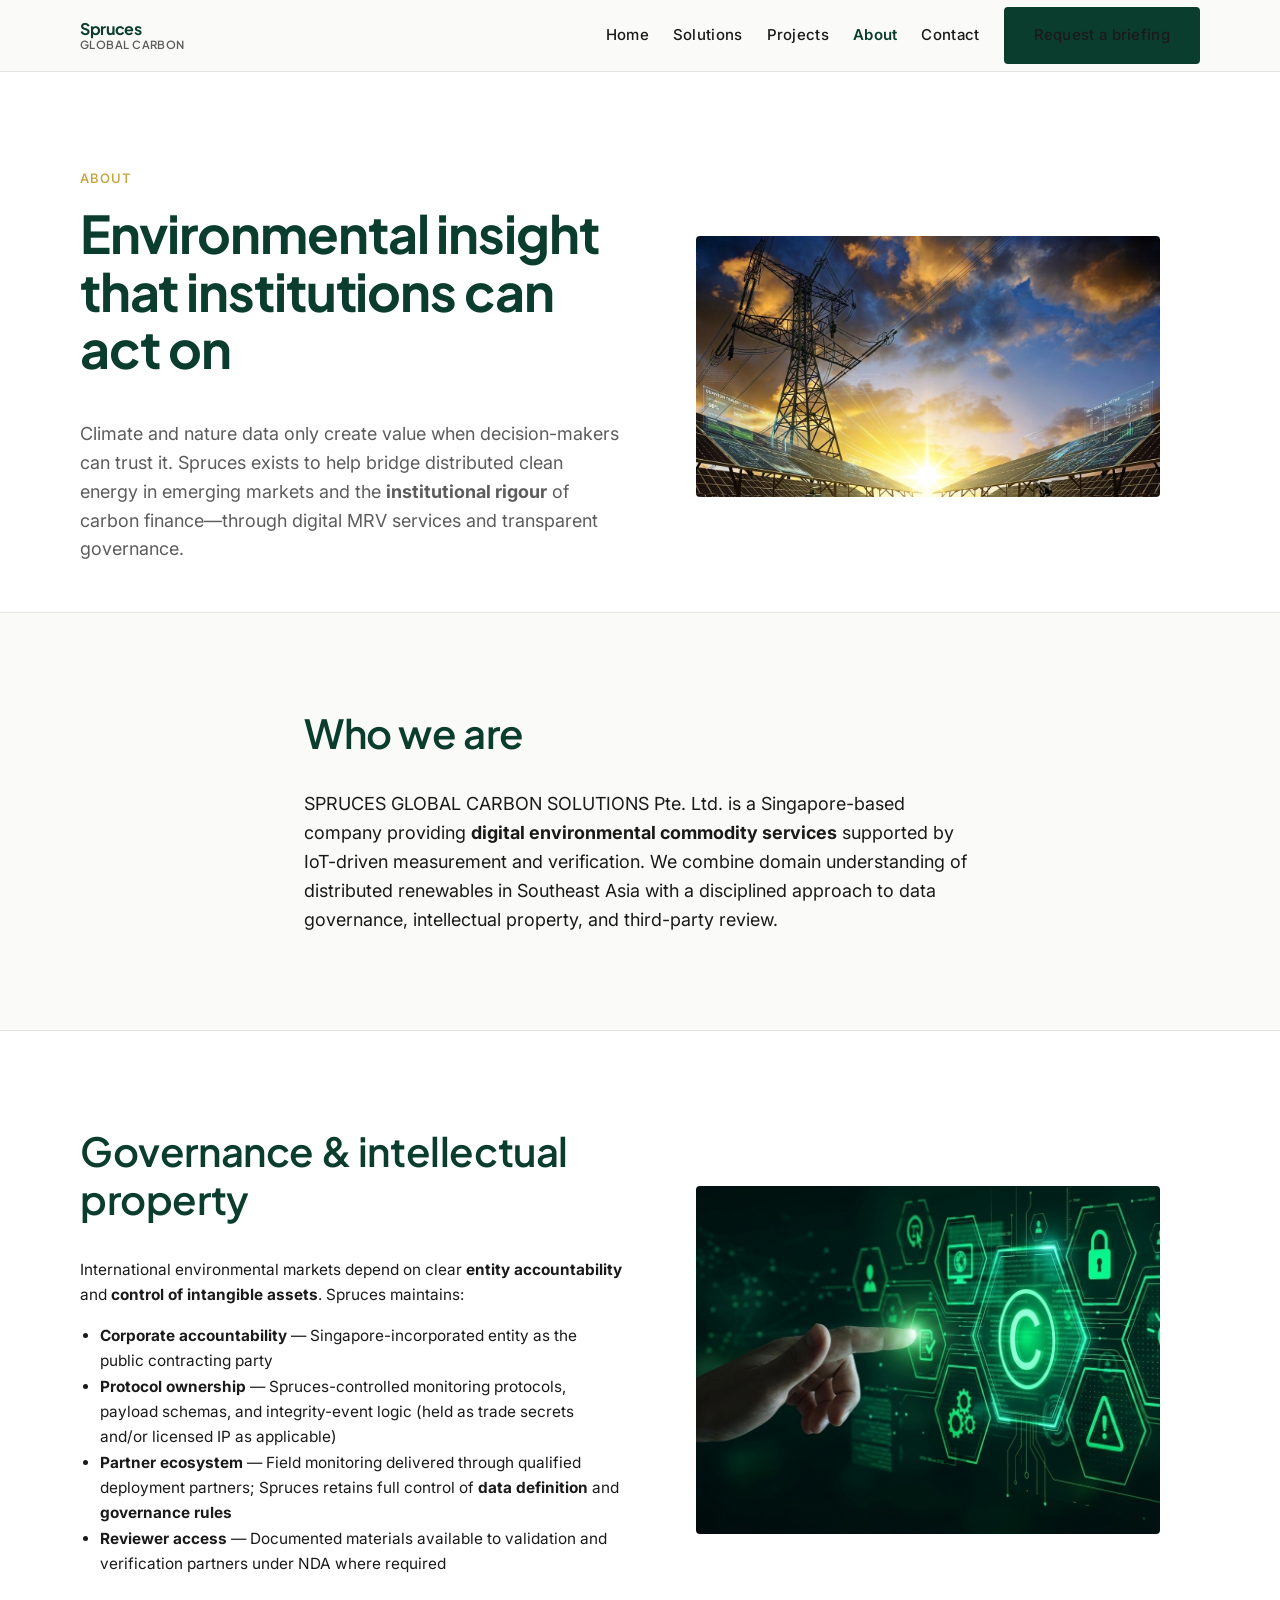
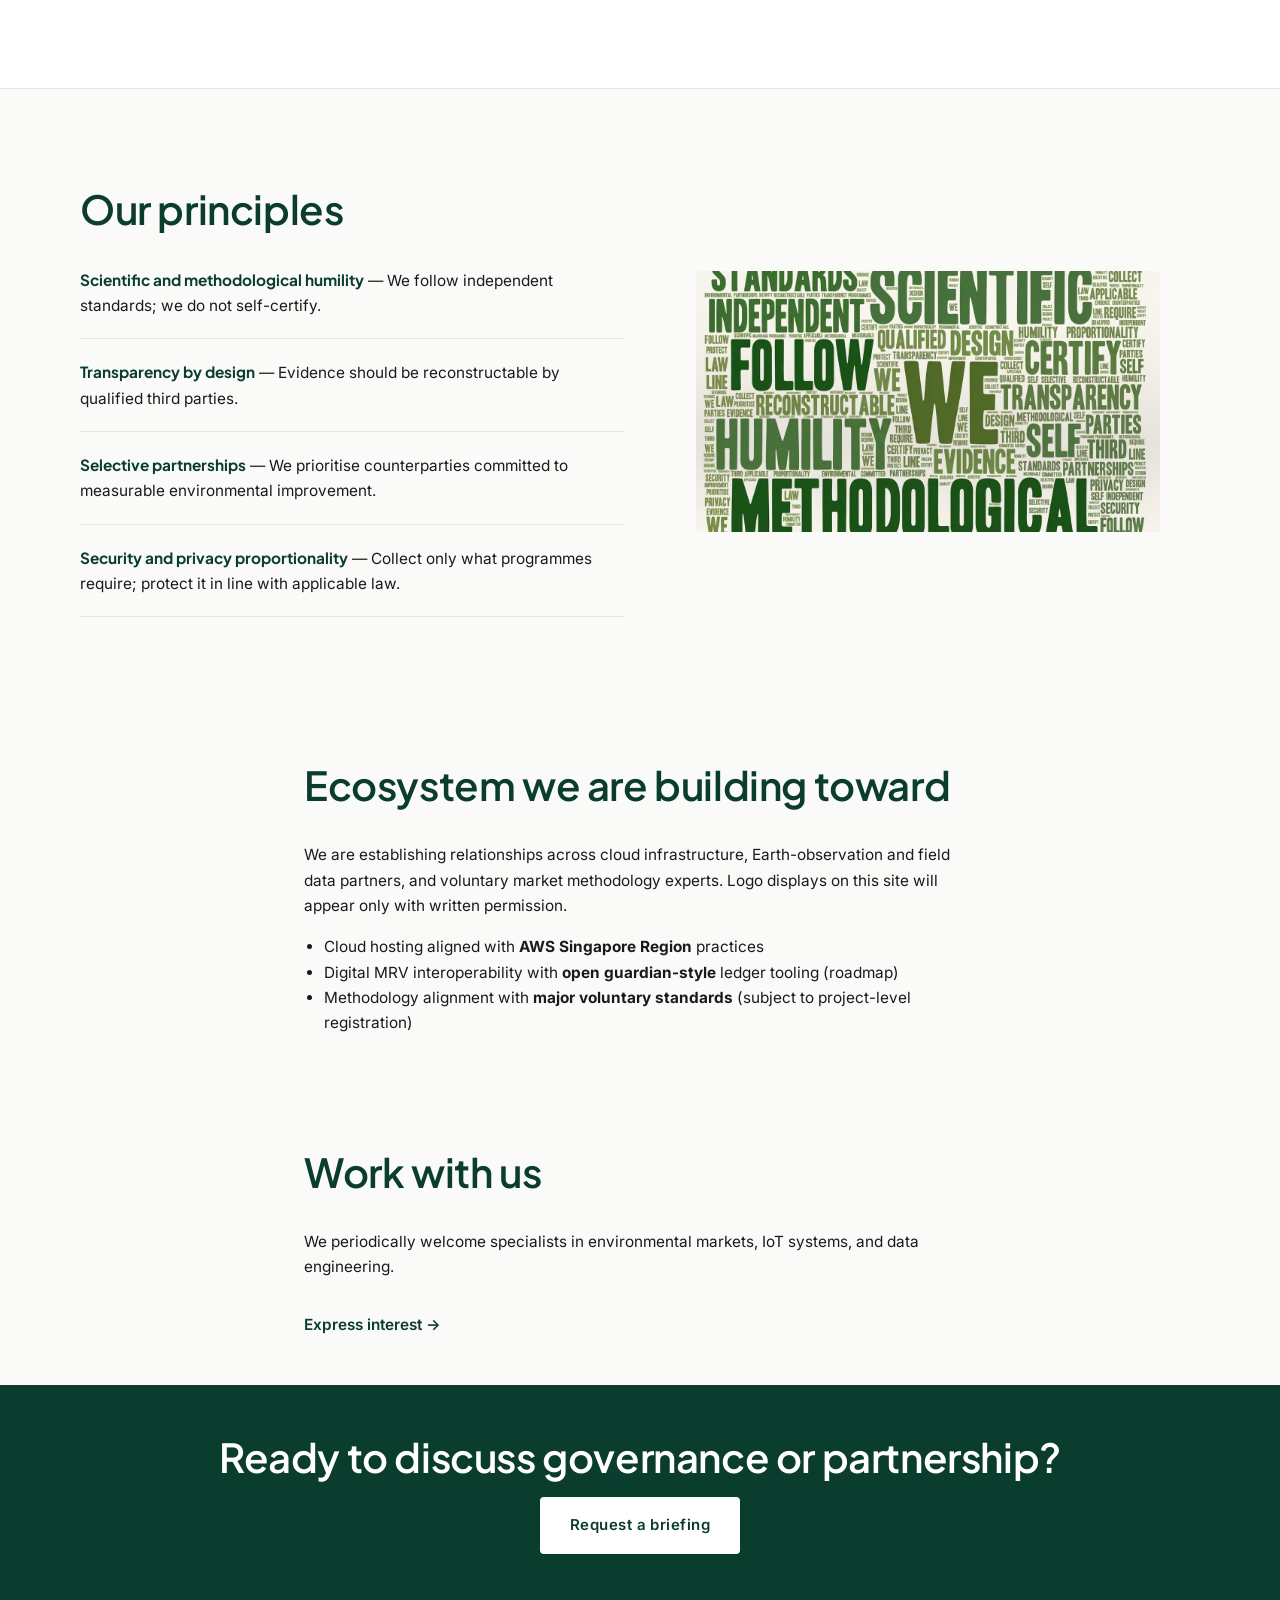
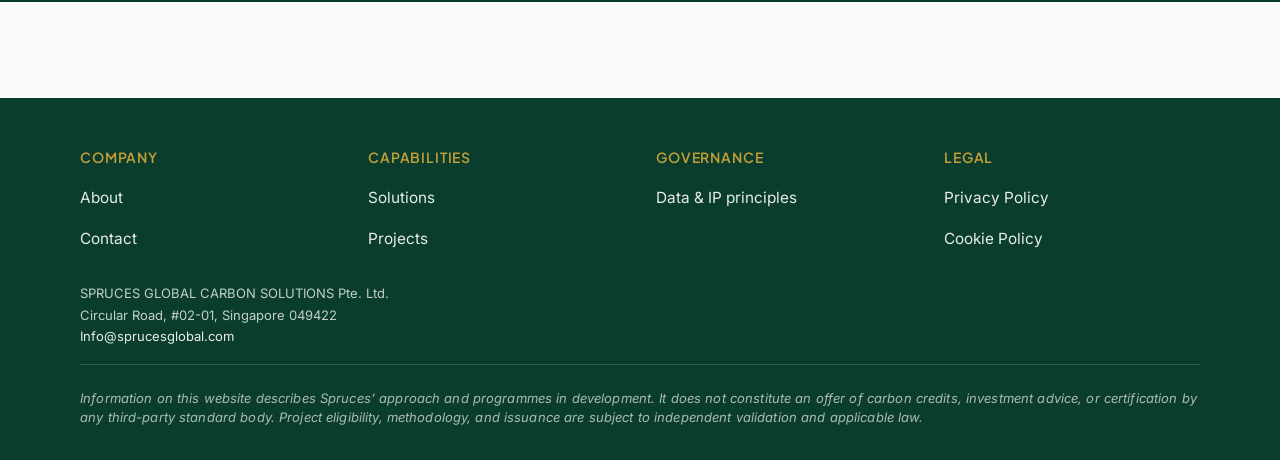
==== about.html @ 0e63444d "company website -v2" ====
<!DOCTYPE html>
<html lang="en">
<head>
  <meta charset="UTF-8">
  <meta name="viewport" content="width=device-width, initial-scale=1.0">
  <title>About | Spruces Global Carbon</title>
  <meta name="description" content="Mission, governance, and operating principles. Singapore HQ.">
  <link rel="stylesheet" href="css/tokens.css">
  <link rel="stylesheet" href="css/base.css">
  <link rel="stylesheet" href="css/components.css">
  <link rel="stylesheet" href="css/pages.css">
  <link rel="icon" href="assets/logo.svg" type="image/svg+xml">
</head>
<body data-page="about">
  <header class="site-header">
    <div class="container site-header__inner">
      <a href="index.html" class="logo">Spruces<span>Global Carbon</span></a>
      <button class="nav-toggle" type="button" aria-expanded="false" aria-controls="site-nav">Menu</button>
      <nav id="site-nav" class="site-nav" aria-label="Main">
        <a href="index.html" data-nav="home">Home</a>
        <a href="solutions.html" data-nav="solutions">Solutions</a>
        <a href="projects.html" data-nav="projects">Projects</a>
        <a href="about.html" data-nav="about">About</a>
        <a href="contact.html" data-nav="contact">Contact</a>
        <a href="contact.html" class="btn btn--primary">Request a briefing</a>
      </nav>
    </div>
  </header>

  <main>
    <section class="page-hero">
      <div class="container page-hero--split">
        <div class="page-hero__content">
          <p class="eyebrow">About</p>
          <h1>Environmental insight that institutions can act on</h1>
          <p class="text-lg text-muted">Climate and nature data only create value when decision-makers can trust it. Spruces exists to help bridge distributed clean energy in emerging markets and the <strong>institutional rigour</strong> of carbon finance&mdash;through digital MRV services and transparent governance.</p>
        </div>
        <figure class="figure figure--16x9" data-label="about-mission">
          <img src="assets/images/about-mission.jpg" alt="Professional workspace in Singapore" loading="lazy">
        </figure>
      </div>
    </section>

    <section class="section" aria-labelledby="who-title">
      <div class="container" style="max-width: 42rem;">
        <h2 id="who-title">Who we are</h2>
        <p class="text-lg">SPRUCES GLOBAL CARBON SOLUTIONS Pte. Ltd. is a Singapore-based company providing <strong>digital environmental commodity services</strong> supported by IoT-driven measurement and verification. We combine domain understanding of distributed renewables in Southeast Asia with a disciplined approach to data governance, intellectual property, and third-party review.</p>
      </div>
    </section>

    <section class="section" id="governance" style="background: var(--color-surface); border-block: 1px solid var(--color-border);" aria-labelledby="gov-title">
      <div class="container split">
        <div>
          <h2 id="gov-title">Governance &amp; intellectual property</h2>
          <p>International environmental markets depend on clear <strong>entity accountability</strong> and <strong>control of intangible assets</strong>. Spruces maintains:</p>
          <ul>
            <li><strong>Corporate accountability</strong> &mdash; Singapore-incorporated entity as the public contracting party</li>
            <li><strong>Protocol ownership</strong> &mdash; Spruces-controlled monitoring protocols, payload schemas, and integrity-event logic (held as trade secrets and/or licensed IP as applicable)</li>
            <li><strong>Partner ecosystem</strong> &mdash; Field monitoring delivered through qualified deployment partners; Spruces retains full control of <strong>data definition</strong> and <strong>governance rules</strong></li>
            <li><strong>Reviewer access</strong> &mdash; Documented materials available to validation and verification partners under NDA where required</li>
          </ul>
        </div>
        <figure class="figure figure--4x3" data-label="about-governance">
          <img src="assets/images/about-governance.jpg" alt="Governance and documentation" loading="lazy">
        </figure>
      </div>
    </section>

    <section class="section" aria-labelledby="principles-title">
      <div class="container split">
        <div>
          <h2 id="principles-title">Our principles</h2>
          <ul class="principles">
            <li><strong>Scientific and methodological humility</strong> &mdash; We follow independent standards; we do not self-certify.</li>
            <li><strong>Transparency by design</strong> &mdash; Evidence should be reconstructable by qualified third parties.</li>
            <li><strong>Selective partnerships</strong> &mdash; We prioritise counterparties committed to measurable environmental improvement.</li>
            <li><strong>Security and privacy proportionality</strong> &mdash; Collect only what programmes require; protect it in line with applicable law.</li>
          </ul>
        </div>
        <figure class="figure figure--16x9" data-label="about-principles">
          <img src="assets/images/about-principles.jpg" alt="Renewable energy landscape at sunrise" loading="lazy">
        </figure>
      </div>
    </section>

    <section class="section section--tight" aria-labelledby="ecosystem-title">
      <div class="container" style="max-width: 42rem;">
        <h2 id="ecosystem-title">Ecosystem we are building toward</h2>
        <p>We are establishing relationships across cloud infrastructure, Earth-observation and field data partners, and voluntary market methodology experts. Logo displays on this site will appear only with written permission.</p>
        <ul>
          <li>Cloud hosting aligned with <strong>AWS Singapore Region</strong> practices</li>
          <li>Digital MRV interoperability with <strong>open guardian-style</strong> ledger tooling (roadmap)</li>
          <li>Methodology alignment with <strong>major voluntary standards</strong> (subject to project-level registration)</li>
        </ul>
      </div>
    </section>

    <section class="section section--tight" aria-labelledby="careers-title">
      <div class="container" style="max-width: 42rem;">
        <h2 id="careers-title">Work with us</h2>
        <p>We periodically welcome specialists in environmental markets, IoT systems, and data engineering.</p>
        <p><a href="mailto:Info@sprucesglobal.com?subject=Careers%20enquiry" class="link-arrow">Express interest &rarr;</a></p>
      </div>
    </section>

    <section class="cta-band">
      <div class="container">
        <h2>Ready to discuss governance or partnership?</h2>
        <a href="contact.html" class="btn btn--primary">Request a briefing</a>
      </div>
    </section>
  </main>

  <footer class="site-footer">
    <div class="container">
      <div class="footer-grid">
        <div><h4>Company</h4><p><a href="about.html">About</a></p><p><a href="contact.html">Contact</a></p></div>
        <div><h4>Capabilities</h4><p><a href="solutions.html">Solutions</a></p><p><a href="projects.html">Projects</a></p></div>
        <div><h4>Governance</h4><p><a href="about.html#governance">Data &amp; IP principles</a></p></div>
        <div><h4>Legal</h4><p><a href="privacy.html">Privacy Policy</a></p><p><a href="cookie.html">Cookie Policy</a></p></div>
      </div>
      <p class="footer-entity">SPRUCES GLOBAL CARBON SOLUTIONS Pte. Ltd.<br>Circular Road, #02-01, Singapore 049422<br><a href="mailto:Info@sprucesglobal.com">Info@sprucesglobal.com</a></p>
      <p class="footer-disclaimer"><em>Information on this website describes Spruces&rsquo; approach and programmes in development. It does not constitute an offer of carbon credits, investment advice, or certification by any third-party standard body. Project eligibility, methodology, and issuance are subject to independent validation and applicable law.</em></p>
    </div>
  </footer>
  <script src="js/main.js"></script>
</body>
</html>
---- css/tokens.css ----
:root {
  --color-primary: #0b3d2e;
  --color-primary-light: #1a5c45;
  --color-accent: #c4a035;
  --color-bg: #fafaf8;
  --color-surface: #ffffff;
  --color-text: #1a1a1a;
  --color-text-muted: #5c5c5c;
  --color-border: #e5e5e0;

  --font-heading: "Plus Jakarta Sans", Arial, sans-serif;
  --font-body: "Inter", Helvetica, sans-serif;

  --size-hero: clamp(2.25rem, 5vw, 3.25rem);
  --size-h2: clamp(1.75rem, 3.5vw, 2.5rem);
  --size-h3: clamp(1.25rem, 2vw, 1.5rem);
  --size-body-lg: clamp(1rem, 1.5vw, 1.125rem);
  --size-body: clamp(0.9375rem, 1.2vw, 1rem);
  --size-caption: 0.8125rem;
  --size-nav: 0.9375rem;
  --size-button: 0.9375rem;

  --lh-hero: 1.1;
  --lh-heading: 1.2;
  --lh-body: 1.65;

  --space-section: clamp(4rem, 8vw, 6rem);
  --space-block: clamp(2rem, 4vw, 3rem);
  --max-width: 70rem;
  --header-height: 4.5rem;
  --radius: 4px;
  --shadow-card: 0 1px 3px rgba(11, 61, 46, 0.08);
}
---- css/base.css ----
@import url("https://fonts.googleapis.com/css2?family=Inter:wght@400;500;600&family=Plus+Jakarta+Sans:wght@600;700&display=swap");

*,
*::before,
*::after {
  box-sizing: border-box;
}

html {
  scroll-behavior: smooth;
}

body {
  margin: 0;
  font-family: var(--font-body);
  font-size: var(--size-body);
  line-height: var(--lh-body);
  color: var(--color-text);
  background: var(--color-bg);
  -webkit-font-smoothing: antialiased;
}

img {
  max-width: 100%;
  height: auto;
  display: block;
}

a {
  color: var(--color-primary);
  text-decoration-thickness: 1px;
  text-underline-offset: 0.15em;
}

a:hover {
  color: var(--color-primary-light);
}

h1,
h2,
h3,
h4 {
  font-family: var(--font-heading);
  color: var(--color-primary);
  margin-top: 0;
}

h1 {
  font-size: var(--size-hero);
  font-weight: 700;
  line-height: var(--lh-hero);
  letter-spacing: -0.02em;
}

h2 {
  font-size: var(--size-h2);
  font-weight: 600;
  line-height: var(--lh-heading);
  letter-spacing: -0.01em;
}

h3 {
  font-size: var(--size-h3);
  font-weight: 600;
  line-height: 1.3;
}

p {
  margin: 0 0 1rem;
}

p:last-child {
  margin-bottom: 0;
}

ul {
  margin: 0 0 1rem;
  padding-left: 1.25rem;
}

main {
  min-height: calc(100vh - var(--header-height) - 12rem);
}

.container {
  width: min(100% - 2rem, var(--max-width));
  margin-inline: auto;
}

.section {
  padding-block: var(--space-section);
}

.section--tight {
  padding-block: var(--space-block);
}

.text-muted {
  color: var(--color-text-muted);
}

.text-lg {
  font-size: var(--size-body-lg);
  line-height: 1.6;
}

.eyebrow {
  font-family: var(--font-body);
  font-size: var(--size-caption);
  font-weight: 500;
  letter-spacing: 0.08em;
  text-transform: uppercase;
  color: var(--color-accent);
  margin-bottom: 1rem;
}

.sr-only {
  position: absolute;
  width: 1px;
  height: 1px;
  padding: 0;
  margin: -1px;
  overflow: hidden;
  clip: rect(0, 0, 0, 0);
  white-space: nowrap;
  border: 0;
}
---- css/components.css ----
/* Header */
.site-header {
  position: sticky;
  top: 0;
  z-index: 100;
  background: rgba(250, 250, 248, 0.95);
  backdrop-filter: blur(8px);
  border-bottom: 1px solid var(--color-border);
  height: var(--header-height);
}

.site-header__inner {
  display: flex;
  align-items: center;
  justify-content: space-between;
  height: 100%;
  gap: 1rem;
}

.logo {
  font-family: var(--font-heading);
  font-weight: 700;
  font-size: 1rem;
  color: var(--color-primary);
  text-decoration: none;
  letter-spacing: -0.02em;
  line-height: 1.2;
  white-space: nowrap;
}

.logo span {
  display: block;
  font-size: 0.7rem;
  font-weight: 600;
  color: var(--color-text-muted);
  letter-spacing: 0.04em;
  text-transform: uppercase;
}

.nav-toggle {
  display: none;
  background: none;
  border: 1px solid var(--color-border);
  border-radius: var(--radius);
  padding: 0.5rem 0.75rem;
  font-family: var(--font-body);
  font-size: var(--size-caption);
  cursor: pointer;
  color: var(--color-primary);
}

.site-nav {
  display: flex;
  align-items: center;
  gap: 1.5rem;
}

.site-nav a {
  font-size: var(--size-nav);
  font-weight: 500;
  letter-spacing: 0.02em;
  text-decoration: none;
  color: var(--color-text);
}

.site-nav a:hover,
.site-nav a.is-active {
  color: var(--color-primary);
}

.site-nav a.is-active {
  font-weight: 600;
}

/* Buttons */
.btn {
  display: inline-flex;
  align-items: center;
  justify-content: center;
  gap: 0.35rem;
  font-family: var(--font-body);
  font-size: var(--size-button);
  font-weight: 600;
  letter-spacing: 0.03em;
  padding: 0.875rem 1.75rem;
  border-radius: var(--radius);
  border: 2px solid transparent;
  text-decoration: none;
  cursor: pointer;
  transition: background 0.2s, color 0.2s, border-color 0.2s;
}

.btn--primary {
  background: var(--color-primary);
  color: #fff;
  border-color: var(--color-primary);
}

.btn--primary:hover {
  background: var(--color-primary-light);
  border-color: var(--color-primary-light);
  color: #fff;
}

.btn--secondary {
  background: transparent;
  color: var(--color-primary);
  border-color: var(--color-primary);
}

.btn--secondary:hover {
  background: var(--color-primary);
  color: #fff;
}

.btn-group {
  display: flex;
  flex-wrap: wrap;
  gap: 1rem;
  margin-top: 1.5rem;
}

/* Cards */
.card-grid {
  display: grid;
  gap: 1.5rem;
}

@media (min-width: 768px) {
  .card-grid--3 {
    grid-template-columns: repeat(3, 1fr);
  }

  .card-grid--2 {
    grid-template-columns: repeat(2, 1fr);
  }
}

.card {
  background: var(--color-surface);
  border: 1px solid var(--color-border);
  border-radius: var(--radius);
  padding: 1.5rem;
  box-shadow: var(--shadow-card);
}

.card__icon {
  width: 2.5rem;
  height: 2.5rem;
  margin-bottom: 1rem;
  color: var(--color-primary);
}

.card h3 {
  margin-bottom: 0.75rem;
}

.badge {
  display: inline-block;
  font-size: var(--size-caption);
  font-weight: 600;
  letter-spacing: 0.04em;
  text-transform: uppercase;
  padding: 0.25rem 0.6rem;
  border-radius: var(--radius);
  margin-bottom: 0.75rem;
}

.badge--pilot {
  background: rgba(11, 61, 46, 0.1);
  color: var(--color-primary);
}

.badge--roadmap {
  background: rgba(196, 160, 53, 0.15);
  color: #7a6520;
}

/* Media / placeholders */
.figure {
  position: relative;
  overflow: hidden;
  border-radius: var(--radius);
  background: var(--color-primary);
  display: flex;
}

.figure img {
  display: block;
  width: 100%;
  height: 100%;
  object-fit: cover;
  object-position: center;
}

.figure.has-placeholder img {
  position: absolute;
  width: 1px;
  height: 1px;
  opacity: 0;
  pointer-events: none;
}

.figure.has-placeholder::after {
  content: attr(data-label);
  position: absolute;
  inset: 0;
  display: flex;
  align-items: center;
  justify-content: center;
  padding: 2rem;
  text-align: center;
  font-size: var(--size-caption);
  color: rgba(255, 255, 255, 0.75);
  letter-spacing: 0.05em;
  text-transform: uppercase;
}

.figure--hero {
  position: absolute;
  inset: 0;
  z-index: 0;
  border-radius: 0;
}

.figure--hero img {
  width: 100%;
  height: 100%;
  object-fit: cover;
}

.figure--16x9 {
  aspect-ratio: 16 / 9;
}

.figure--4x3 {
  aspect-ratio: 4 / 3;
}

.figure--21x9 {
  aspect-ratio: 21 / 9;
}

/* Callout */
.callout {
  border-left: 3px solid var(--color-accent);
  padding: 1rem 1.25rem;
  background: var(--color-surface);
  font-size: var(--size-caption);
  color: var(--color-text-muted);
  margin-top: 1.5rem;
}

/* Table */
.data-table {
  width: 100%;
  border-collapse: collapse;
  font-size: var(--size-body);
  background: var(--color-surface);
  border: 1px solid var(--color-border);
  border-radius: var(--radius);
  overflow: hidden;
}

.data-table th,
.data-table td {
  padding: 1rem 1.25rem;
  text-align: left;
  border-bottom: 1px solid var(--color-border);
}

.data-table th {
  font-family: var(--font-heading);
  font-weight: 600;
  color: var(--color-primary);
  background: rgba(11, 61, 46, 0.04);
  width: 30%;
}

.data-table tr:last-child th,
.data-table tr:last-child td {
  border-bottom: none;
}

/* Footer */
.site-footer {
  background: var(--color-primary);
  color: rgba(255, 255, 255, 0.9);
  padding-block: 3rem 2rem;
  margin-top: var(--space-section);
}

.site-footer a {
  color: rgba(255, 255, 255, 0.9);
  text-decoration: none;
}

.site-footer a:hover {
  color: #fff;
  text-decoration: underline;
}

.site-footer h4 {
  font-family: var(--font-heading);
  font-size: 0.875rem;
  font-weight: 600;
  text-transform: uppercase;
  letter-spacing: 0.06em;
  color: var(--color-accent);
  margin-bottom: 1rem;
}

.footer-grid {
  display: grid;
  gap: 2rem;
  margin-bottom: 2rem;
}

@media (min-width: 768px) {
  .footer-grid {
    grid-template-columns: repeat(4, 1fr);
  }
}

.footer-entity {
  font-size: var(--size-caption);
  color: rgba(255, 255, 255, 0.75);
  margin-bottom: 1rem;
}

.footer-disclaimer {
  font-size: var(--size-caption);
  line-height: 1.5;
  letter-spacing: 0.01em;
  color: rgba(255, 255, 255, 0.65);
  border-top: 1px solid rgba(255, 255, 255, 0.15);
  padding-top: 1.5rem;
}

.footer-disclaimer em {
  font-style: italic;
}

/* Form */
.form-group {
  margin-bottom: 1.25rem;
}

.form-group label {
  display: block;
  font-size: var(--size-caption);
  font-weight: 600;
  margin-bottom: 0.35rem;
  color: var(--color-primary);
}

.form-group input,
.form-group select,
.form-group textarea {
  width: 100%;
  font-family: var(--font-body);
  font-size: var(--size-body);
  padding: 0.75rem 1rem;
  border: 1px solid var(--color-border);
  border-radius: var(--radius);
  background: var(--color-surface);
}

.form-group textarea {
  min-height: 8rem;
  resize: vertical;
}

.form-consent {
  font-size: var(--size-caption);
  color: var(--color-text-muted);
}

.form-consent label {
  display: flex;
  gap: 0.5rem;
  align-items: flex-start;
  font-weight: 400;
  color: var(--color-text-muted);
}

.form-consent input {
  width: auto;
  margin-top: 0.2rem;
}

.form-error {
  color: #a33;
  font-size: var(--size-caption);
  margin-top: 0.5rem;
  display: none;
}

.form-error.is-visible {
  display: block;
}

/* Mobile nav */
@media (max-width: 900px) {
  .nav-toggle {
    display: block;
  }

  .site-nav {
    position: fixed;
    top: var(--header-height);
    left: 0;
    right: 0;
    background: var(--color-bg);
    border-bottom: 1px solid var(--color-border);
    flex-direction: column;
    align-items: stretch;
    padding: 1rem;
    gap: 0;
    transform: translateY(-120%);
    opacity: 0;
    pointer-events: none;
    transition: transform 0.25s, opacity 0.25s;
  }

  .site-nav.is-open {
    transform: translateY(0);
    opacity: 1;
    pointer-events: auto;
  }

  .site-nav a,
  .site-nav .btn {
    padding: 0.75rem 0;
    border-bottom: 1px solid var(--color-border);
  }

  .site-nav .btn {
    margin-top: 0.5rem;
    text-align: center;
  }
}
---- css/pages.css ----
/* Hero — home */
.hero {
  position: relative;
  min-height: min(85vh, 42rem);
  display: flex;
  align-items: center;
  padding-block: 4rem;
  overflow: hidden;
}

.hero__scrim {
  position: absolute;
  inset: 0;
  z-index: 1;
  background: linear-gradient(
    105deg,
    rgba(250, 250, 248, 0.97) 0%,
    rgba(250, 250, 248, 0.92) 45%,
    rgba(250, 250, 248, 0.4) 100%
  );
}

.hero__content {
  position: relative;
  z-index: 2;
  max-width: 36rem;
}

/* Page hero — inner pages */
.page-hero {
  padding-block: var(--space-section) var(--space-block);
  background: var(--color-surface);
  border-bottom: 1px solid var(--color-border);
}

.page-hero--split {
  display: grid;
  gap: 2rem;
  align-items: center;
}

@media (min-width: 900px) {
  .page-hero--split {
    grid-template-columns: 1fr 1fr;
  }
}

.page-hero__content {
  max-width: 36rem;
}

/* Trust section background */
.section--trust {
  position: relative;
}

.section--trust .figure--21x9 {
  position: absolute;
  inset: 0;
  opacity: 0.06;
  pointer-events: none;
  border-radius: 0;
}

.section--trust .container {
  position: relative;
  z-index: 1;
}

/* Pillar cards with images */
.pillar-card .figure {
  margin: -1.5rem -1.5rem 1rem;
  border-radius: var(--radius) var(--radius) 0 0;
}

/* Split content + image */
.split {
  display: grid;
  gap: 2rem;
  align-items: center;
}

@media (min-width: 900px) {
  .split {
    grid-template-columns: 1fr 1fr;
  }

  .split--reverse .split__media {
    order: -1;
  }
}

/* CTA band */
.cta-band {
  background: var(--color-primary);
  color: #fff;
  padding-block: var(--space-block);
  text-align: center;
}

.cta-band h2 {
  color: #fff;
  margin-bottom: 1rem;
}

.cta-band .btn--primary {
  background: #fff;
  color: var(--color-primary);
  border-color: #fff;
}

.cta-band .btn--primary:hover {
  background: var(--color-accent);
  border-color: var(--color-accent);
  color: var(--color-primary);
}

/* Singapore section */
.singapore-block {
  display: grid;
  gap: 2rem;
  align-items: center;
}

@media (min-width: 900px) {
  .singapore-block {
    grid-template-columns: 1fr 1fr;
  }
}

/* Project detail */
.project-card {
  display: grid;
  gap: 1.5rem;
}

@media (min-width: 900px) {
  .project-card {
    grid-template-columns: 1.2fr 1fr;
    align-items: start;
  }
}

.project-note {
  font-size: var(--size-caption);
  color: var(--color-text-muted);
  font-style: italic;
  margin-top: 1rem;
  padding-top: 1rem;
  border-top: 1px solid var(--color-border);
}

/* Principles list */
.principles {
  list-style: none;
  padding: 0;
  margin: 0;
}

.principles li {
  padding: 1.25rem 0;
  border-bottom: 1px solid var(--color-border);
}

.principles li:first-child {
  padding-top: 0;
}

.principles strong {
  font-family: var(--font-heading);
  color: var(--color-primary);
}

/* Contact layout */
.contact-layout {
  display: grid;
  gap: 2rem;
}

@media (min-width: 900px) {
  .contact-layout {
    grid-template-columns: 1fr 1.1fr;
  }
}

.contact-info p {
  margin-bottom: 0.5rem;
}

/* Legal stub */
.legal-content {
  max-width: 40rem;
  padding-block: var(--space-section);
}

/* Section intro center */
.section-header {
  max-width: 42rem;
  margin-bottom: var(--space-block);
}

.section-header--center {
  text-align: center;
  margin-inline: auto;
}

.link-arrow {
  font-weight: 600;
  text-decoration: none;
  display: inline-flex;
  align-items: center;
  gap: 0.25rem;
  margin-top: 1rem;
}

.link-arrow:hover {
  gap: 0.5rem;
}
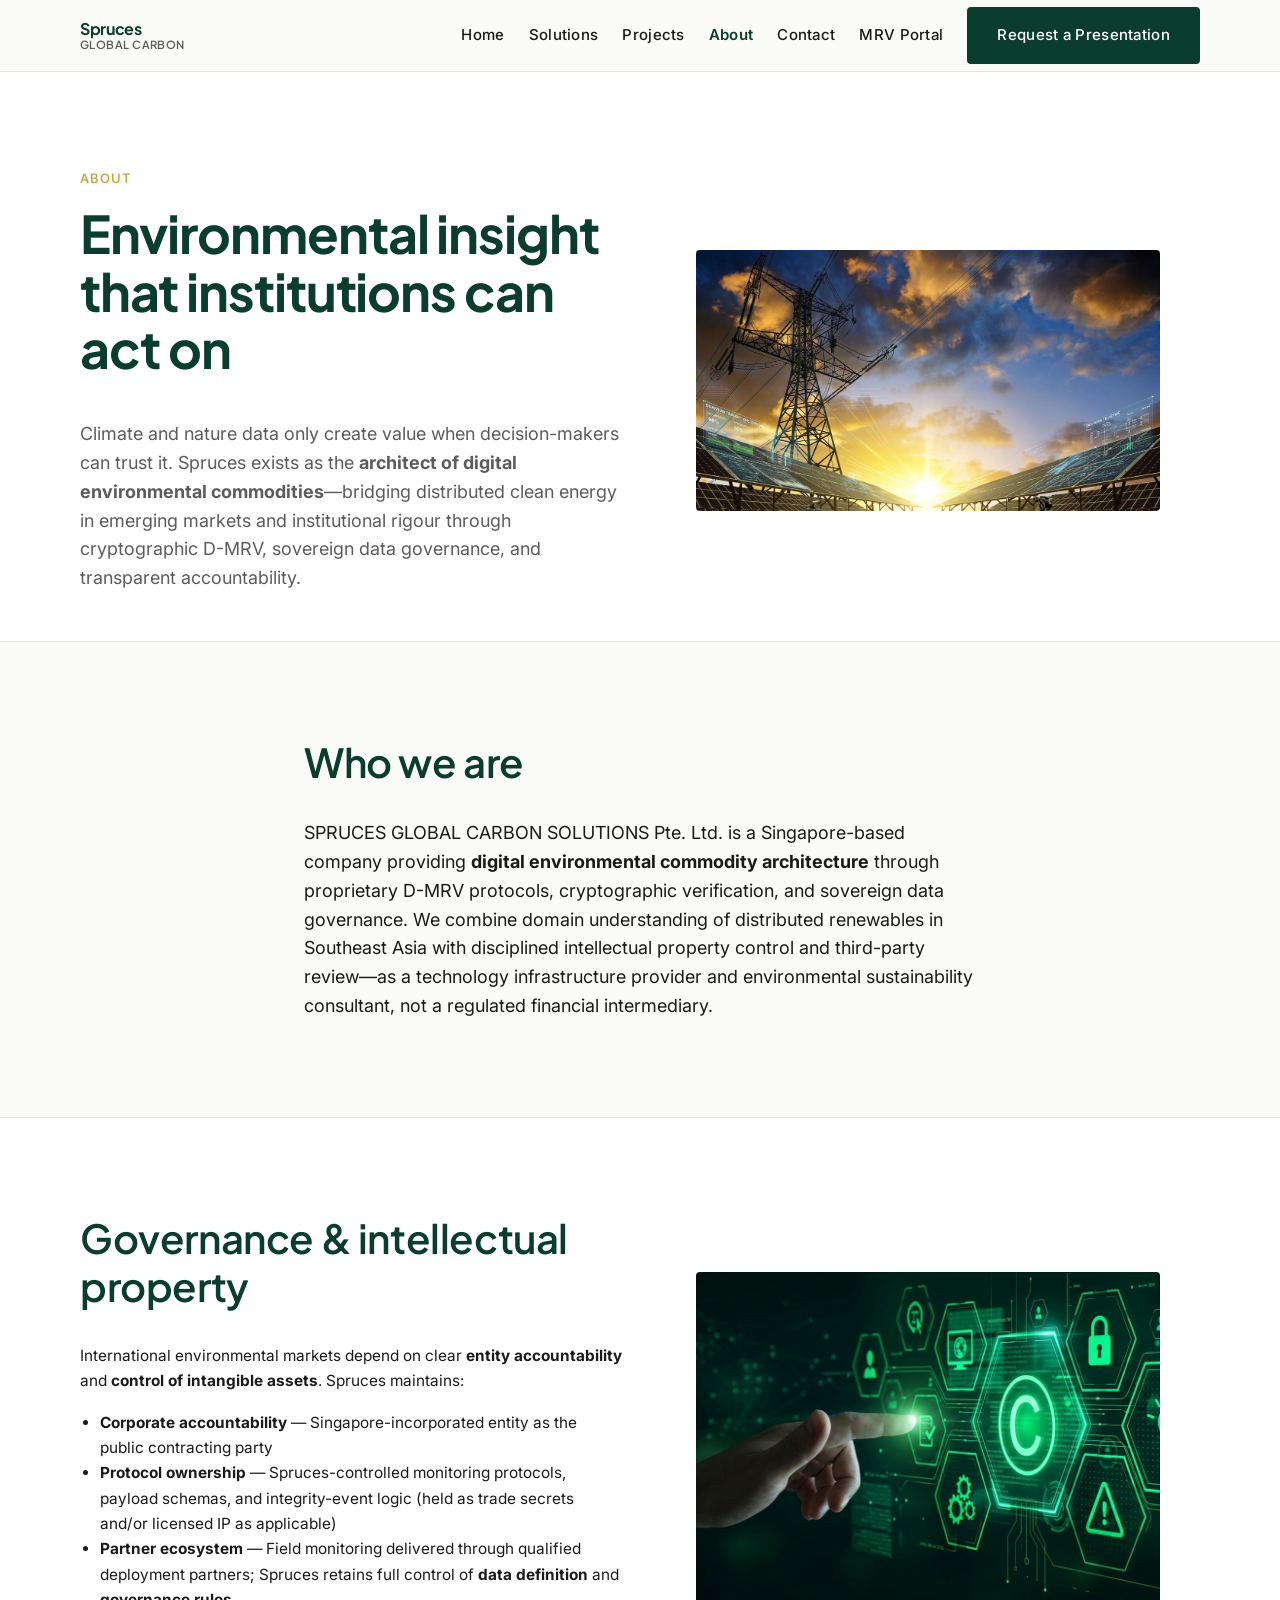
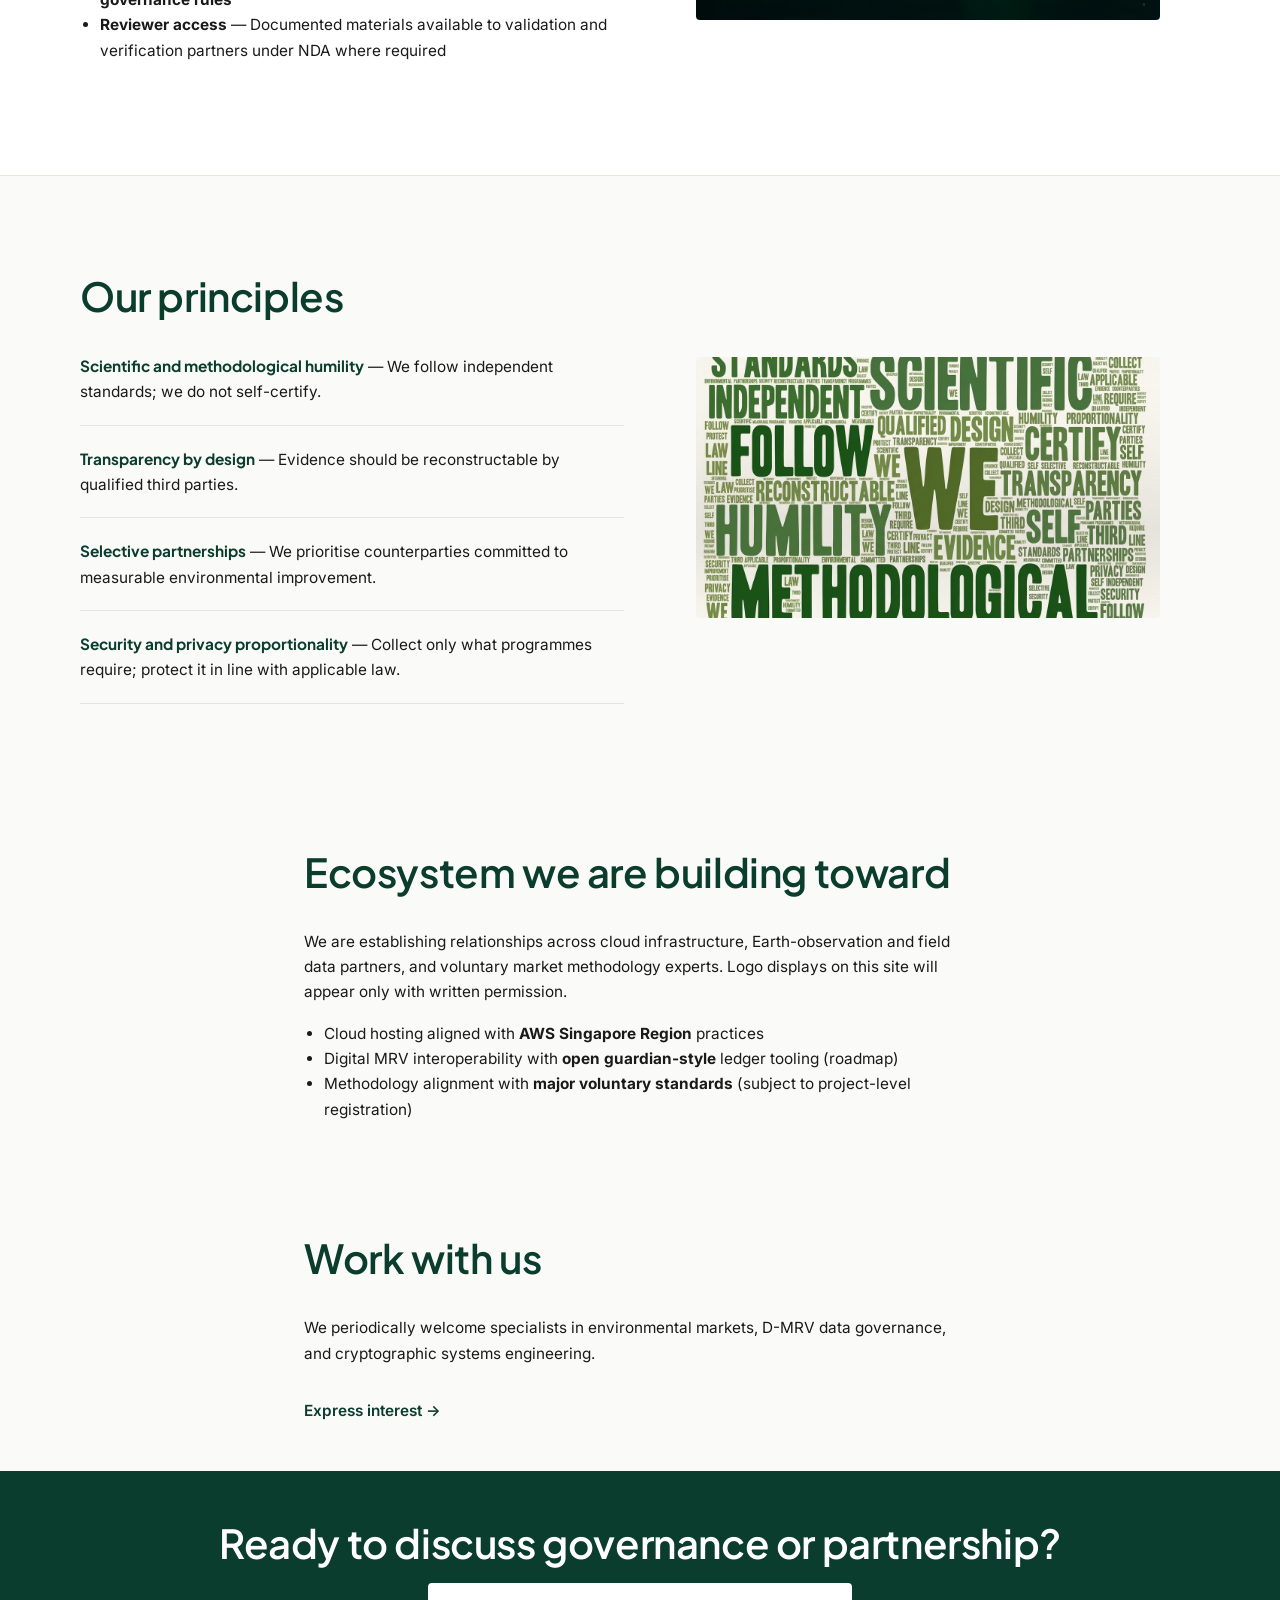
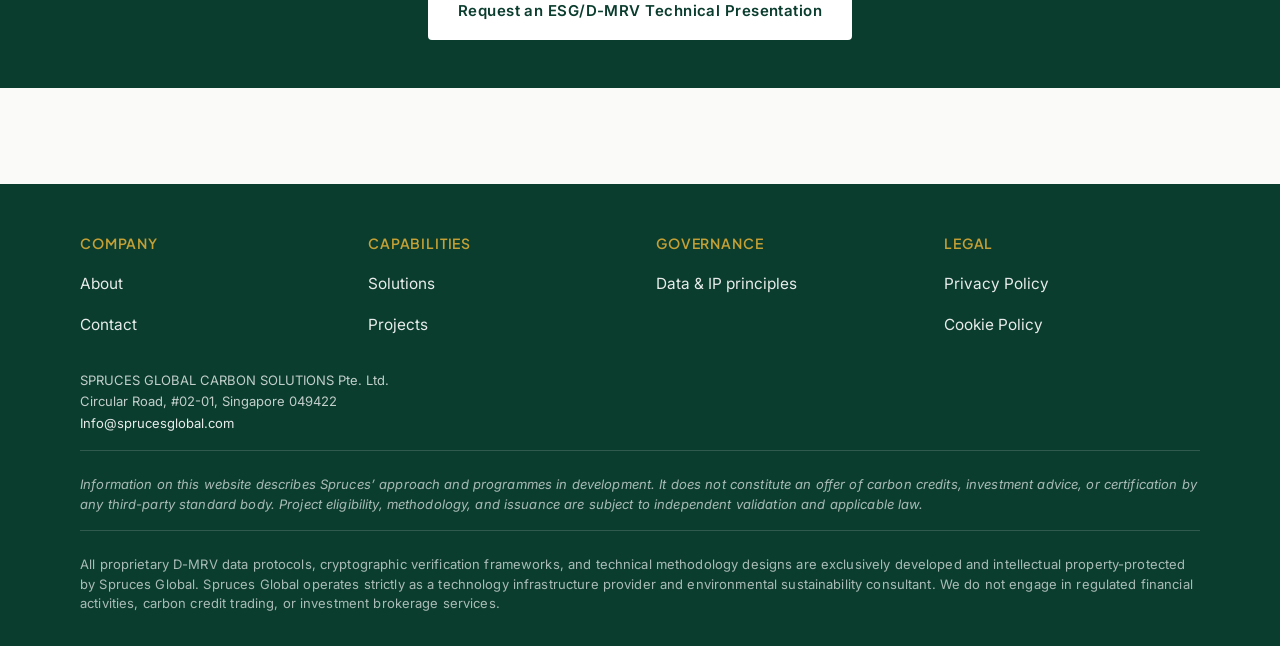
==== commit dc1955df: "company_website_v3" ====
--- a/about.html
+++ b/about.html
@@ -22,7 +22,8 @@
         <a href="projects.html" data-nav="projects">Projects</a>
         <a href="about.html" data-nav="about">About</a>
         <a href="contact.html" data-nav="contact">Contact</a>
-        <a href="contact.html" class="btn btn--primary">Request a briefing</a>
+        <a href="#" data-nav-portal>MRV Portal</a>
+        <a href="contact.html" class="btn btn--primary">Request a Presentation</a>
       </nav>
     </div>
   </header>
@@ -33,7 +34,7 @@
         <div class="page-hero__content">
           <p class="eyebrow">About</p>
           <h1>Environmental insight that institutions can act on</h1>
-          <p class="text-lg text-muted">Climate and nature data only create value when decision-makers can trust it. Spruces exists to help bridge distributed clean energy in emerging markets and the <strong>institutional rigour</strong> of carbon finance&mdash;through digital MRV services and transparent governance.</p>
+          <p class="text-lg text-muted">Climate and nature data only create value when decision-makers can trust it. Spruces exists as the <strong>architect of digital environmental commodities</strong>&mdash;bridging distributed clean energy in emerging markets and institutional rigour through cryptographic D-MRV, sovereign data governance, and transparent accountability.</p>
         </div>
         <figure class="figure figure--16x9" data-label="about-mission">
           <img src="assets/images/about-mission.jpg" alt="Professional workspace in Singapore" loading="lazy">
@@ -44,7 +45,7 @@
     <section class="section" aria-labelledby="who-title">
       <div class="container" style="max-width: 42rem;">
         <h2 id="who-title">Who we are</h2>
-        <p class="text-lg">SPRUCES GLOBAL CARBON SOLUTIONS Pte. Ltd. is a Singapore-based company providing <strong>digital environmental commodity services</strong> supported by IoT-driven measurement and verification. We combine domain understanding of distributed renewables in Southeast Asia with a disciplined approach to data governance, intellectual property, and third-party review.</p>
+        <p class="text-lg">SPRUCES GLOBAL CARBON SOLUTIONS Pte. Ltd. is a Singapore-based company providing <strong>digital environmental commodity architecture</strong> through proprietary D-MRV protocols, cryptographic verification, and sovereign data governance. We combine domain understanding of distributed renewables in Southeast Asia with disciplined intellectual property control and third-party review&mdash;as a technology infrastructure provider and environmental sustainability consultant, not a regulated financial intermediary.</p>
       </div>
     </section>
 
@@ -98,7 +99,7 @@
     <section class="section section--tight" aria-labelledby="careers-title">
       <div class="container" style="max-width: 42rem;">
         <h2 id="careers-title">Work with us</h2>
-        <p>We periodically welcome specialists in environmental markets, IoT systems, and data engineering.</p>
+        <p>We periodically welcome specialists in environmental markets, D-MRV data governance, and cryptographic systems engineering.</p>
         <p><a href="mailto:Info@sprucesglobal.com?subject=Careers%20enquiry" class="link-arrow">Express interest &rarr;</a></p>
       </div>
     </section>
@@ -106,7 +107,7 @@
     <section class="cta-band">
       <div class="container">
         <h2>Ready to discuss governance or partnership?</h2>
-        <a href="contact.html" class="btn btn--primary">Request a briefing</a>
+        <a href="contact.html" class="btn btn--primary">Request an ESG/D-MRV Technical Presentation</a>
       </div>
     </section>
   </main>
@@ -121,6 +122,7 @@
       </div>
       <p class="footer-entity">SPRUCES GLOBAL CARBON SOLUTIONS Pte. Ltd.<br>Circular Road, #02-01, Singapore 049422<br><a href="mailto:Info@sprucesglobal.com">Info@sprucesglobal.com</a></p>
       <p class="footer-disclaimer"><em>Information on this website describes Spruces&rsquo; approach and programmes in development. It does not constitute an offer of carbon credits, investment advice, or certification by any third-party standard body. Project eligibility, methodology, and issuance are subject to independent validation and applicable law.</em></p>
+      <p class="footer-disclaimer">All proprietary D-MRV data protocols, cryptographic verification frameworks, and technical methodology designs are exclusively developed and intellectual property-protected by Spruces Global. Spruces Global operates strictly as a technology infrastructure provider and environmental sustainability consultant. We do not engage in regulated financial activities, carbon credit trading, or investment brokerage services.</p>
     </div>
   </footer>
   <script src="js/main.js"></script>
--- a/css/components.css
+++ b/css/components.css
@@ -70,6 +70,15 @@
 
 .site-nav a.is-active {
   font-weight: 600;
+}
+
+.site-nav a[data-nav-portal] {
+  white-space: nowrap;
+}
+
+.site-nav a.btn--primary,
+.site-nav a.btn--primary:hover {
+  color: #fff;
 }
 
 /* Buttons */
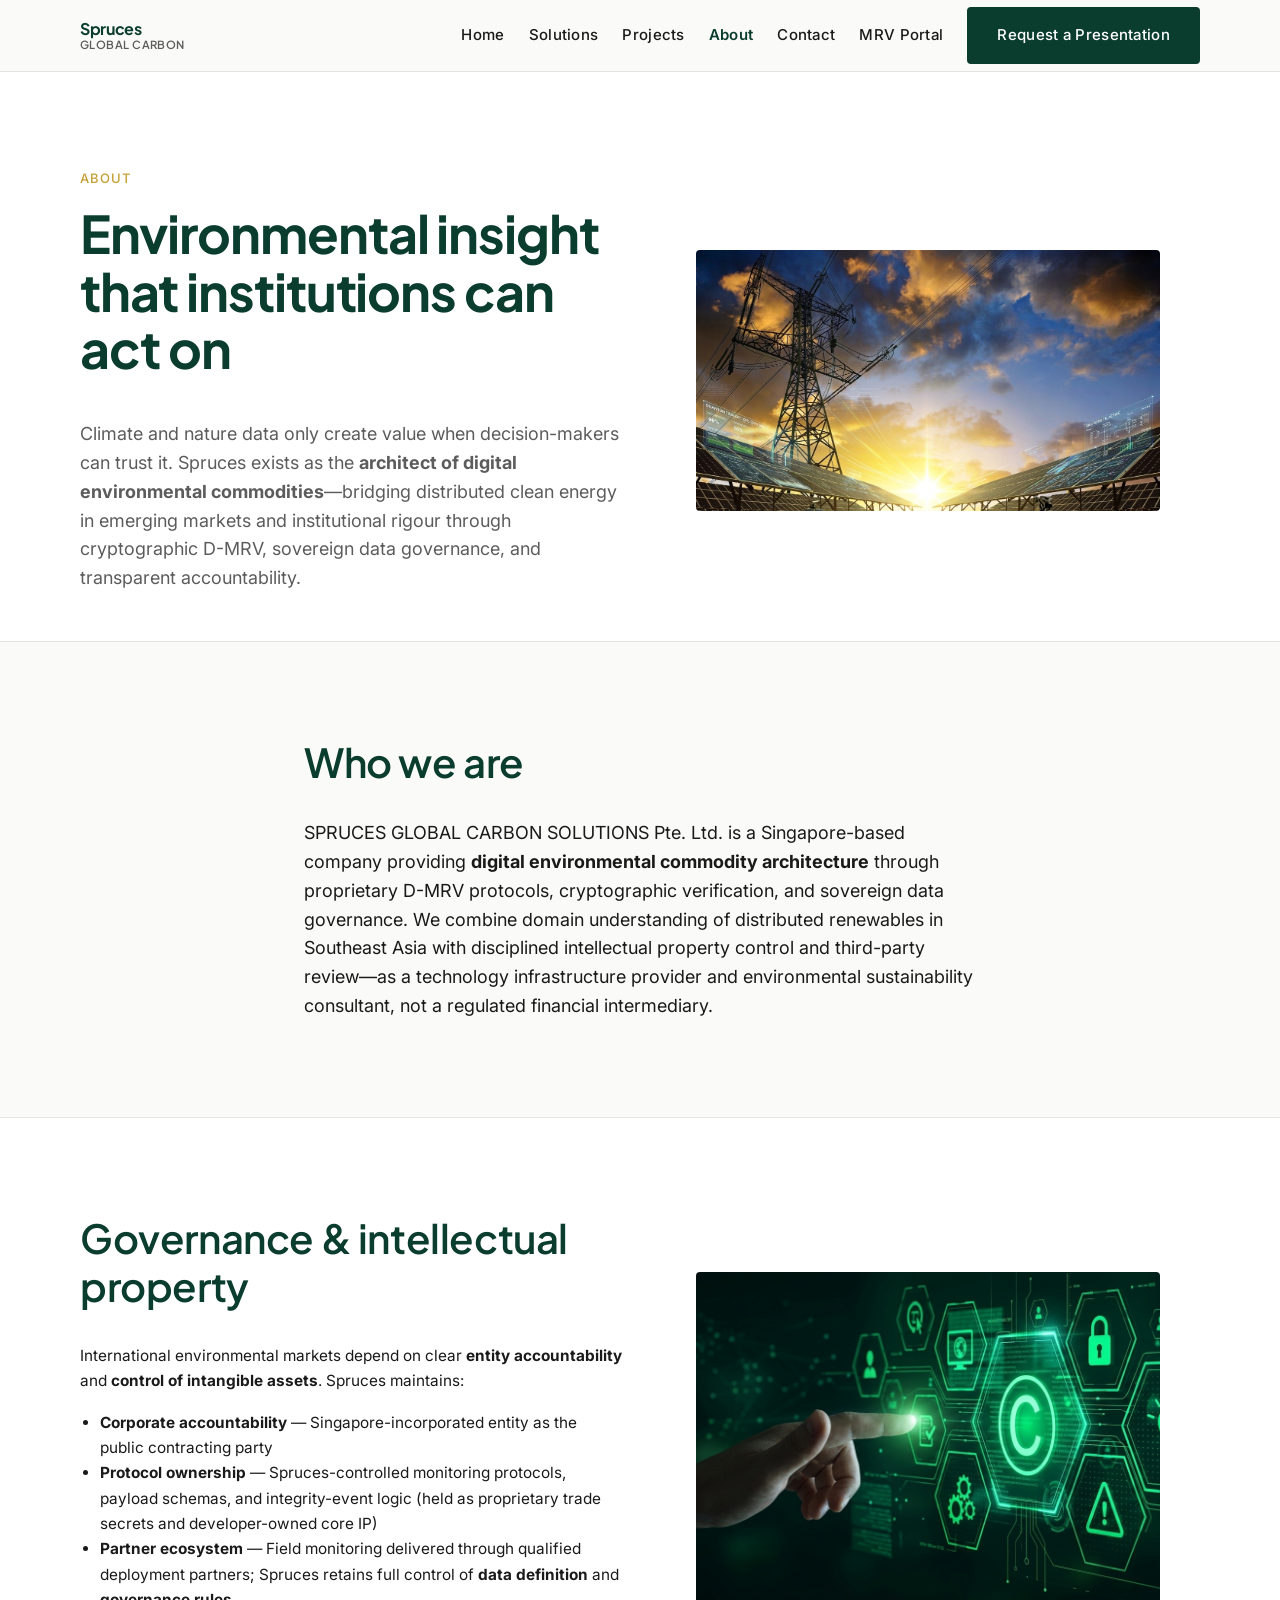
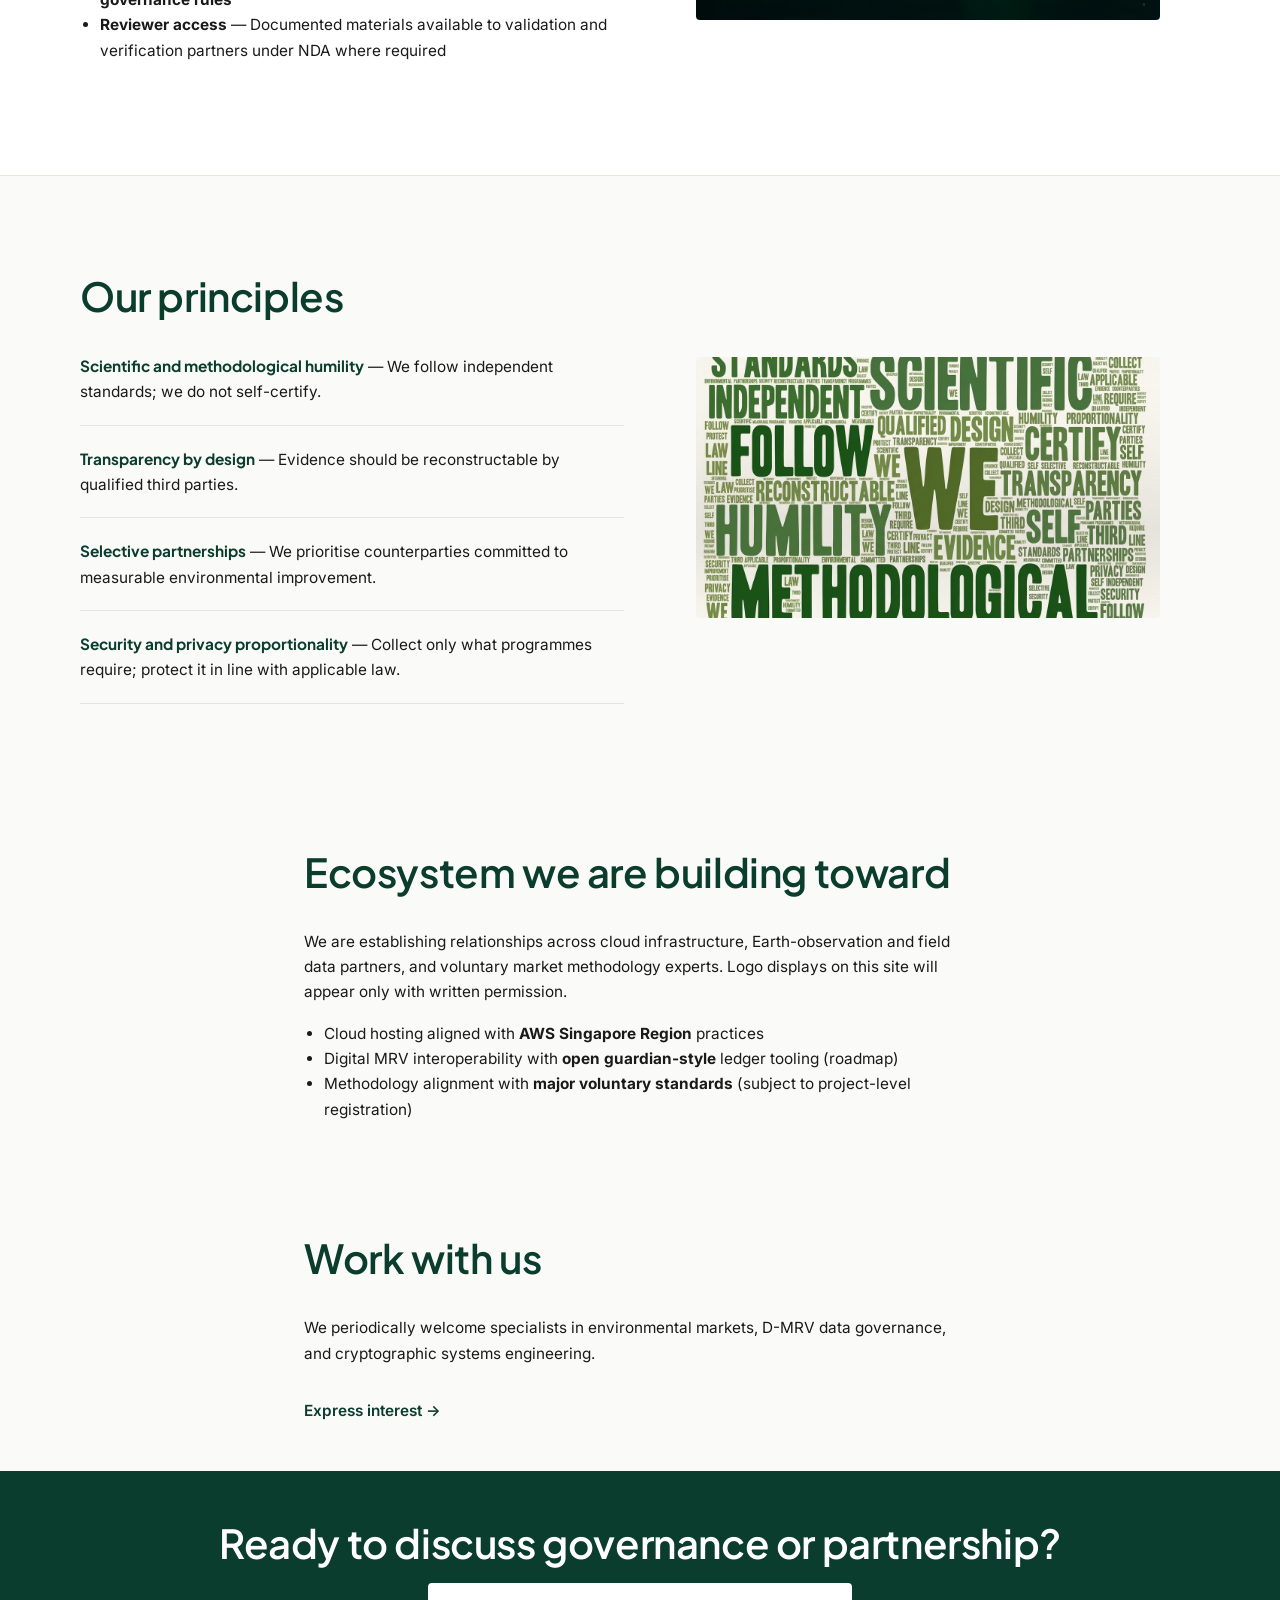
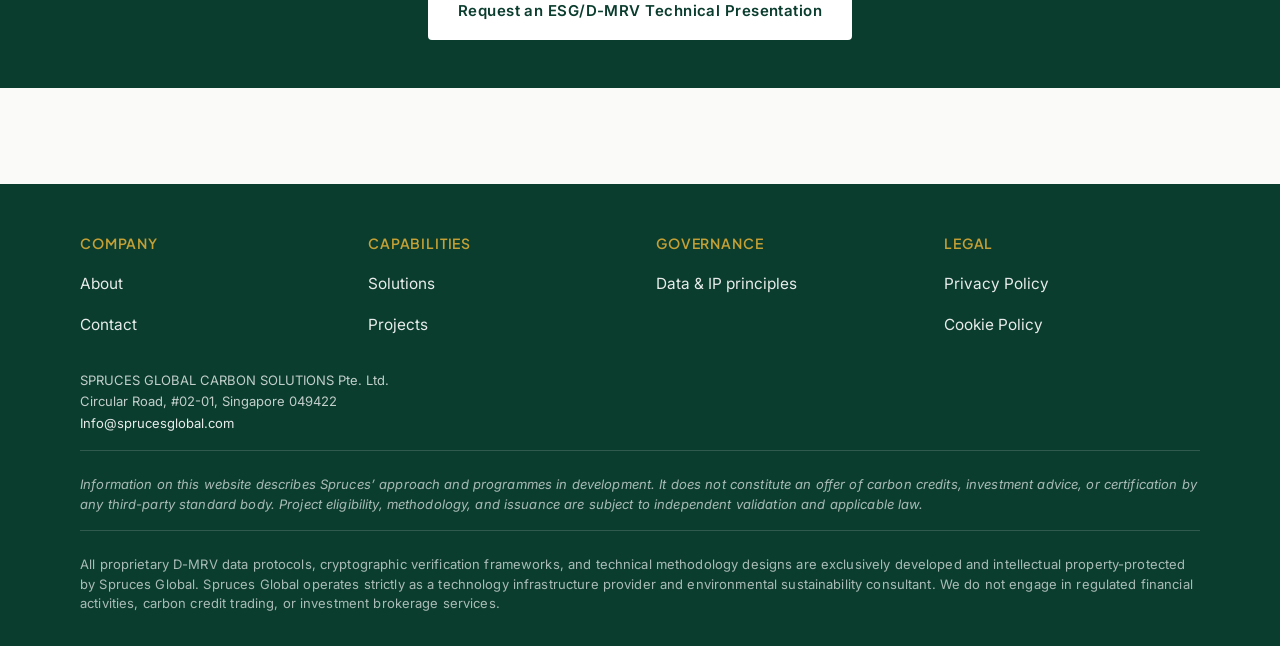
==== commit 9556e7a2: "Update about.html" ====
--- a/about.html
+++ b/about.html
@@ -56,7 +56,7 @@
           <p>International environmental markets depend on clear <strong>entity accountability</strong> and <strong>control of intangible assets</strong>. Spruces maintains:</p>
           <ul>
             <li><strong>Corporate accountability</strong> &mdash; Singapore-incorporated entity as the public contracting party</li>
-            <li><strong>Protocol ownership</strong> &mdash; Spruces-controlled monitoring protocols, payload schemas, and integrity-event logic (held as trade secrets and/or licensed IP as applicable)</li>
+            <li><strong>Protocol ownership</strong> &mdash; Spruces-controlled monitoring protocols, payload schemas, and integrity-event logic (held as proprietary trade secrets and developer-owned core IP)</li>
             <li><strong>Partner ecosystem</strong> &mdash; Field monitoring delivered through qualified deployment partners; Spruces retains full control of <strong>data definition</strong> and <strong>governance rules</strong></li>
             <li><strong>Reviewer access</strong> &mdash; Documented materials available to validation and verification partners under NDA where required</li>
           </ul>
